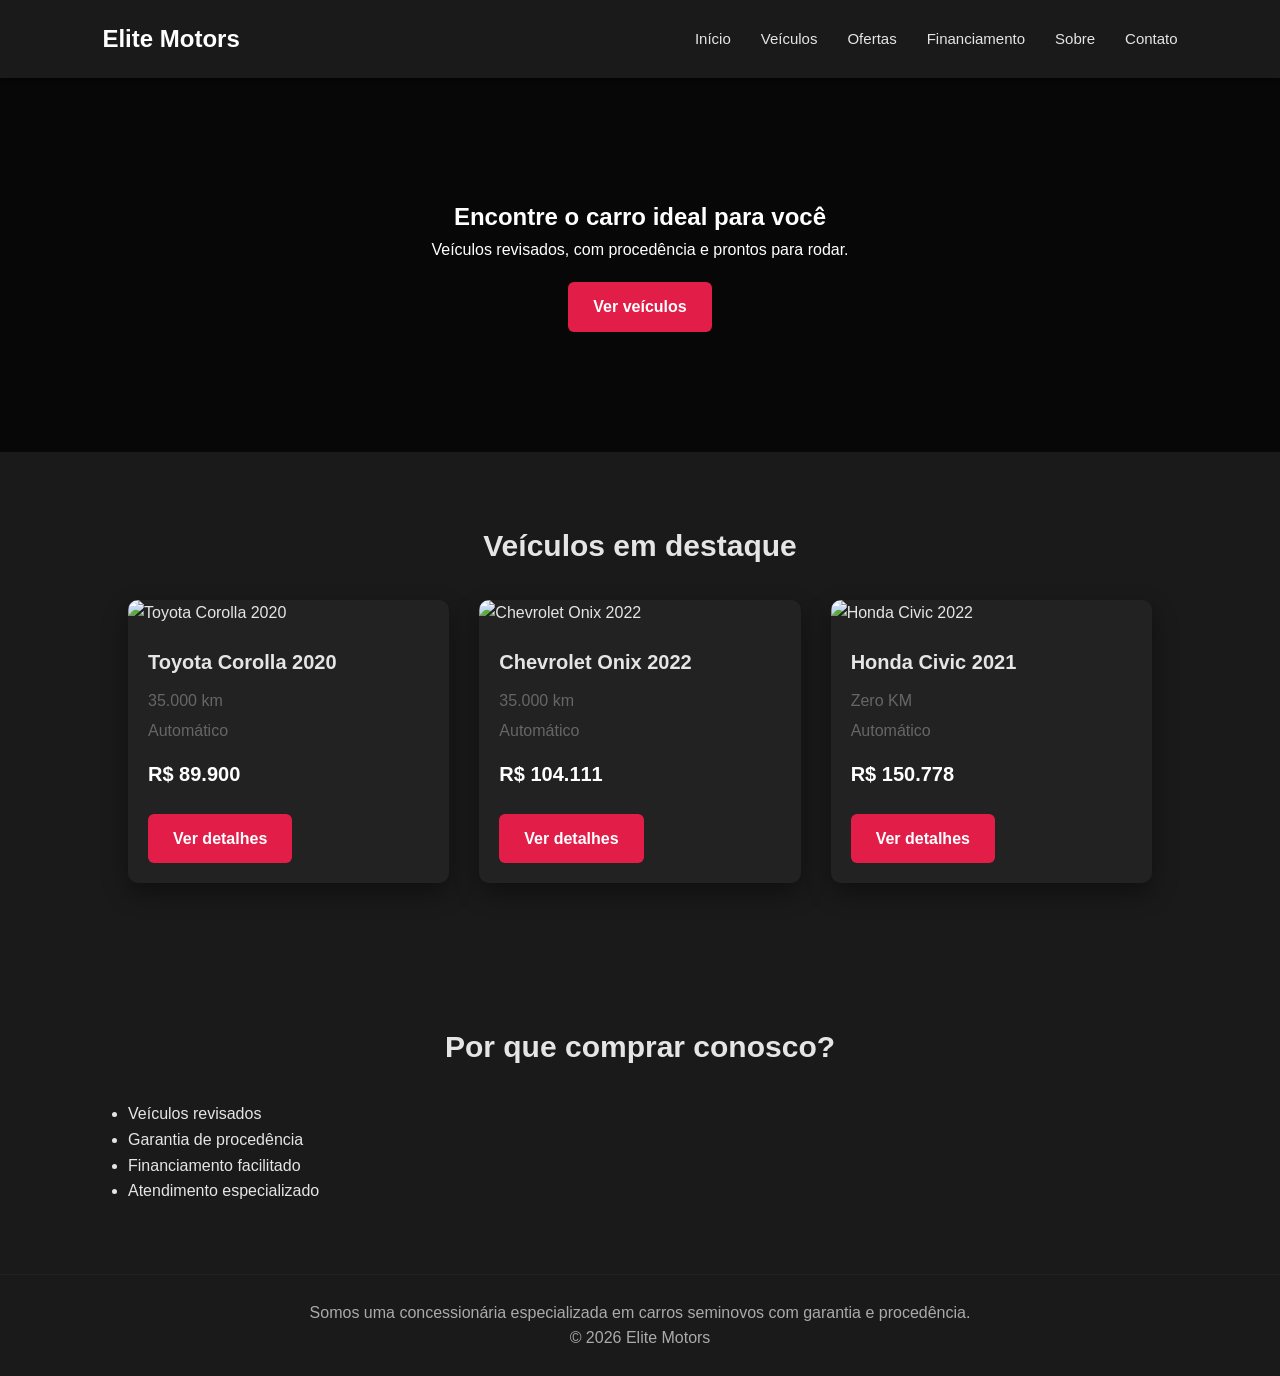
==== index.html @ a2cd8bbe "Create index.html" ====
<!DOCTYPE html>

<html lang="pt-br">
<head>

<meta charset="UTF-8">

<title>Elite Motors | Veículos Seminovos e Usados</title>

<meta name="description" content="Elite Motors - Encontre carros seminovos e usados com garantia e procedência. Confira nosso estoque e financie seu veículo com facilidade.">

<meta name="keywords" content="concessionária, carros usados, carros seminovos, comprar carro, financiamento de veículos">

<meta name="viewport" content="width=device-width, initial-scale=1.0">

<meta name="robots" content="index, follow">

<link rel="stylesheet" href="style.css">

</head>

<body>

<header class="header">

<div class="logo">
Elite Motors
</div>

<nav class="nav">

<ul class="nav-links">
<li><a href="index.html">Início</a></li>
<li><a href="veiculos.html">Veículos</a></li>
<li><a href="ofertas.html">Ofertas</a></li>
<li><a href="financiamento.html">Financiamento</a></li>
<li><a href="sobre.html">Sobre</a></li>
<li><a href="contato.html">Contato</a></li>
</ul>

<div class="menu-toggle">
<span></span>
<span></span>
<span></span>
</div>

</nav>

</header>

<section class="hero">

<h1>Encontre o carro ideal para você</h1>

<p>Veículos revisados, com procedência e prontos para rodar.</p>

<a href="veiculos.html" class="button">Ver veículos</a>

</section>

<section>

<h2>Veículos em destaque</h2>

<div class="cards">

<div class="card">

<img src="img/toyotacorolla.jpg" alt="Toyota Corolla 2020">

<div class="card-content">

<h3>Toyota Corolla 2020</h3>

<p>35.000 km</p>
<p>Automático</p>

<div class="preco">R$ 89.900</div>

<a href="detalhes-corolla.html" class="button">Ver detalhes</a>

</div>
</div>

<div class="card">

<img src="img/onix2022.webp" alt="Chevrolet Onix 2022">

<div class="card-content">

<h3>Chevrolet Onix 2022</h3>

<p>35.000 km</p>
<p>Automático</p>

<div class="preco">R$ 104.111</div>

<a href="detalhes-onix.html" class="button">Ver detalhes</a>

</div>
</div>

<div class="card">

<img src="img/hondacivic.webp" alt="Honda Civic 2022">

<div class="card-content">

<h3>Honda Civic 2021</h3>

<p>Zero KM</p>
<p>Automático</p>

<div class="preco">R$ 150.778</div>

<a href="detalhes-honda.html" class="button">Ver detalhes</a>

</div>

</div>

</div>

</div>

</section>

<section>


<h2>Por que comprar conosco?</h2>

<ul>
<li>Veículos revisados</li>
<li>Garantia de procedência</li>
<li>Financiamento facilitado</li>
<li>Atendimento especializado</li>
</ul>

</section>

<footer>

<p>Somos uma concessionária especializada em carros seminovos com garantia e procedência.</p>


<p>© 2026 Elite Motors</p>
</footer>

<script src="script.js"></script>

</body>
</html>
---- style.css ----
/* RESET */

*{
margin:0;
padding:0;
box-sizing:border-box;
}

/* BODY */

body{
font-family:'Poppins', Arial, sans-serif;
background:#0f0f0f;
color:#e5e5e5;
line-height:1.6;
}

/* HEADER */

.header{
display:flex;
justify-content:space-between;
align-items:center;
padding:20px 8%;
background:#1a1a1a;
box-shadow:0 2px 10px rgba(0,0,0,0.5);
position:sticky;
top:0;
z-index:100;
}

.logo{
font-size:24px;
font-weight:700;
color:#ffffff;
}

/* MENU */

.nav-links{
display:flex;
align-items:center;
gap:30px;
list-style:none;
}

.nav-links a{
position:relative;
text-decoration:none;
color:#e5e5e5;
font-weight:500;
font-size:15px;
padding:6px 0;
transition:0.3s;
}

/* linha animada abaixo do menu */

.nav-links a::after{
content:"";
position:absolute;
left:0;
bottom:-5px;
width:0%;
height:2px;
background:#e11d48;
transition:0.3s;
}

.nav-links a:hover{
color:#e11d48;
}

.nav-links a:hover::after{
width:100%;
}

/* BOTÃO MENU HAMBURGUER */

.menu-toggle{
display:none;
flex-direction:column;
cursor:pointer;
gap:5px;
}

.menu-toggle span{
width:25px;
height:3px;
background:#333;
border-radius:3px;
}

@media (max-width:768px){

.menu-toggle{
display:flex;
}

.nav-links{
position:absolute;
top:70px;
right:0;
background:#1a1a1a;
width:200px;
flex-direction:column;
gap:20px;
padding:20px;
box-shadow:0 10px 25px rgba(0,0,0,0.1);
display:none;
}

.nav-links.active{
display:flex;
}

}

/* HERO (BANNER) */

.hero{
background:linear-gradient(rgba(0,0,0,0.5),rgba(0,0,0,0.5)),
url("https://images.unsplash.com/photo-1503376780353-7e6692767b70");
background-size:cover;
background-position:center;
color:white;
padding:120px 10%;
text-align:center;
}

/* BOTÕES */

.button{
background:#e11d48;
color:white;
padding:12px 25px;
border-radius:6px;
text-decoration:none;
font-weight:600;
transition:0.3s;
margin-top:20px;
display:inline-block;
}

.button:hover{
background:#be123c;
transform:translateY(-2px);
}

/* SEÇÕES */

section{
padding:70px 10%;
background:#1a1a1a;
}

section h2{
font-size:30px;
margin-bottom:30px;
text-align:center;
}

/* CARDS DE VEÍCULOS */

.cards{
display:grid;
grid-template-columns:repeat(auto-fit,minmax(280px,1fr));
gap:30px;
}

.card{
background:#222;
border-radius:10px;
overflow:hidden;
box-shadow:0 10px 25px rgba(0,0,0,0.4);
transition:0.3s;
}

.card:hover{
transform:translateY(-8px);
box-shadow:0 15px 35px rgba(0,0,0,0.15);
}

.card img{
width:100%;
height:180px;
object-fit:cover;
}

.card-content{
padding:20px;
}

.card-content h3{
margin-bottom:10px;
font-size:20px;
}

.card-content p{
margin-bottom:5px;
color:#666;
}

.preco{
font-size:20px;
font-weight:700;
color:#ffffff;
margin-top:10px;
line-height:2.0;
}

/* VANTAGENS */

.features{
display:grid;
grid-template-columns:repeat(auto-fit,minmax(220px,1fr));
gap:30px;
text-align:center;
}

.feature{
background:white;
padding:30px;
border-radius:10px;
box-shadow:0 8px 20px rgba(0,0,0,0.05);
}

/* DEPOIMENTOS */

.testimonials{
max-width:900px;
margin:auto;
text-align:center;
}

.testimonial{
background:white;
padding:25px;
border-radius:8px;
margin-top:20px;
box-shadow:0 8px 20px rgba(0,0,0,0.05);
}

/* FORMULÁRIO */

form{
max-width:500px;
margin:auto;
display:flex;
flex-direction:column;
gap:10px;
}

input, textarea{
padding:12px;
border:1px solid #ddd;
border-radius:6px;
}

/* CTA - CHAMADA PARA AÇÃO */

.cta{
padding:70px 10%;
background:#1a1a1a;
text-align:center;
border-top:1px solid #222;
}

.cta p{
margin-top:10px;
font-size:16px;
color:#ccc;
}

.cta .button{
margin-top:20px;
}

/* FOOTER */


footer{
background:#1a1a1a;
color:#aaa;
text-align:center;
padding:25px;
border-top:1px solid #222;
margin-top:0px;
}

/* RESPONSIVO */

@media (max-width:768px){

.hero h1{
font-size:32px;
}

.hero{
padding:90px 8%;
}

section{
padding:50px 8%;
}

.nav-links{
flex-direction:column;
gap:15px;
}

section img{
width:100%;
max-width:500px;
height:auto;
display:block;
margin:auto;
border-radius:10px;
}

.slide{
width:100%;
max-width:1200px;
display:block;
margin:30px auto;
border-radius:12px;
box-shadow:0 15px 40px rgba(0,0,0,0.5);
}



  }
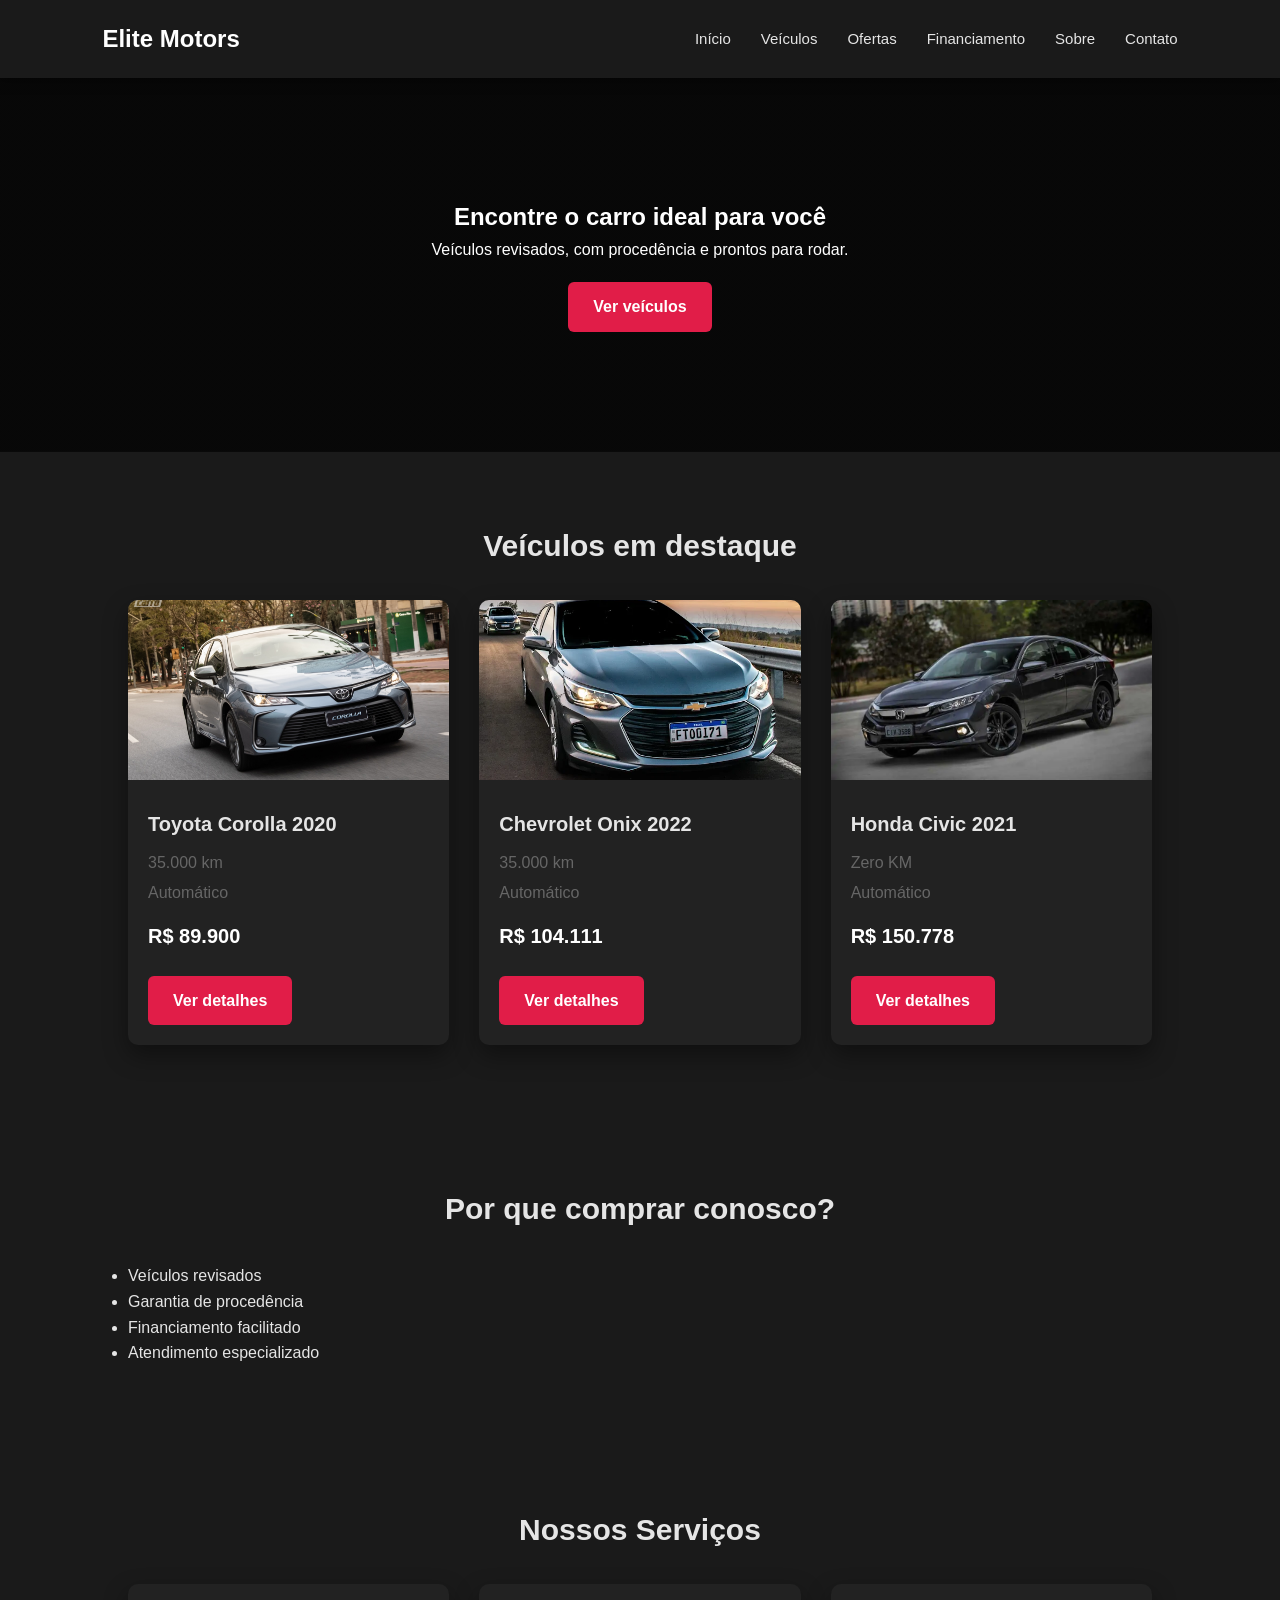
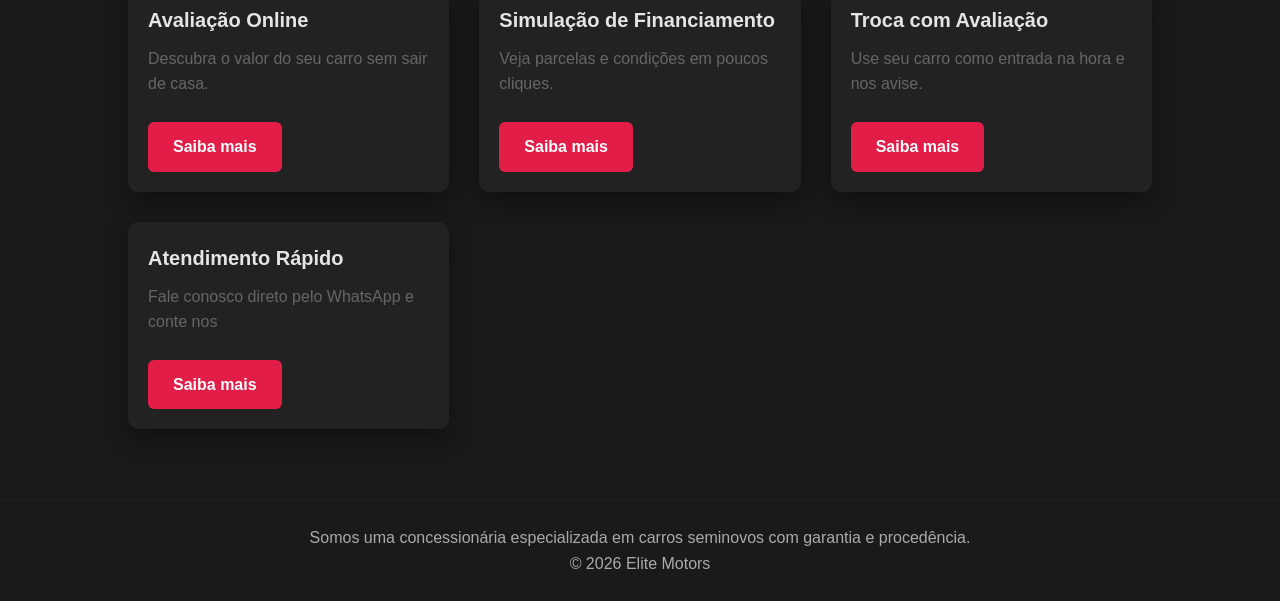
==== commit eac07a48: "Update index.html" ====
--- a/index.html
+++ b/index.html
@@ -139,6 +139,48 @@
 
 </section>
 
+<section>
+
+<h2>Nossos Serviços</h2>
+
+<div class="cards">
+
+  <div class="card">
+    <div class="card-content">
+      <h3>Avaliação Online</h3>
+      <p>Descubra o valor do seu carro sem sair de casa.</p>
+      <a href="#" class="button">Saiba mais</a>
+    </div>
+  </div>
+
+  <div class="card">
+    <div class="card-content">
+      <h3>Simulação de Financiamento</h3>
+      <p>Veja parcelas e condições em poucos cliques.</p>
+      <a href="financiamento.html" class="button">Saiba mais</a>
+    </div>
+  </div>
+
+  <div class="card">
+    <div class="card-content">
+      <h3>Troca com Avaliação</h3>
+      <p>Use seu carro como entrada na hora e nos avise.</p>
+      <a href="#" class="button">Saiba mais</a>
+    </div>
+  </div>
+
+  <div class="card">
+    <div class="card-content">
+      <h3>Atendimento Rápido</h3>
+      <p>Fale conosco direto pelo WhatsApp e conte nos</p>
+      <a href="contato.html" class="button">Saiba mais</a>
+    </div>
+  </div>
+
+</div>
+
+</section>
+  
 <footer>
 
 <p>Somos uma concessionária especializada em carros seminovos com garantia e procedência.</p>
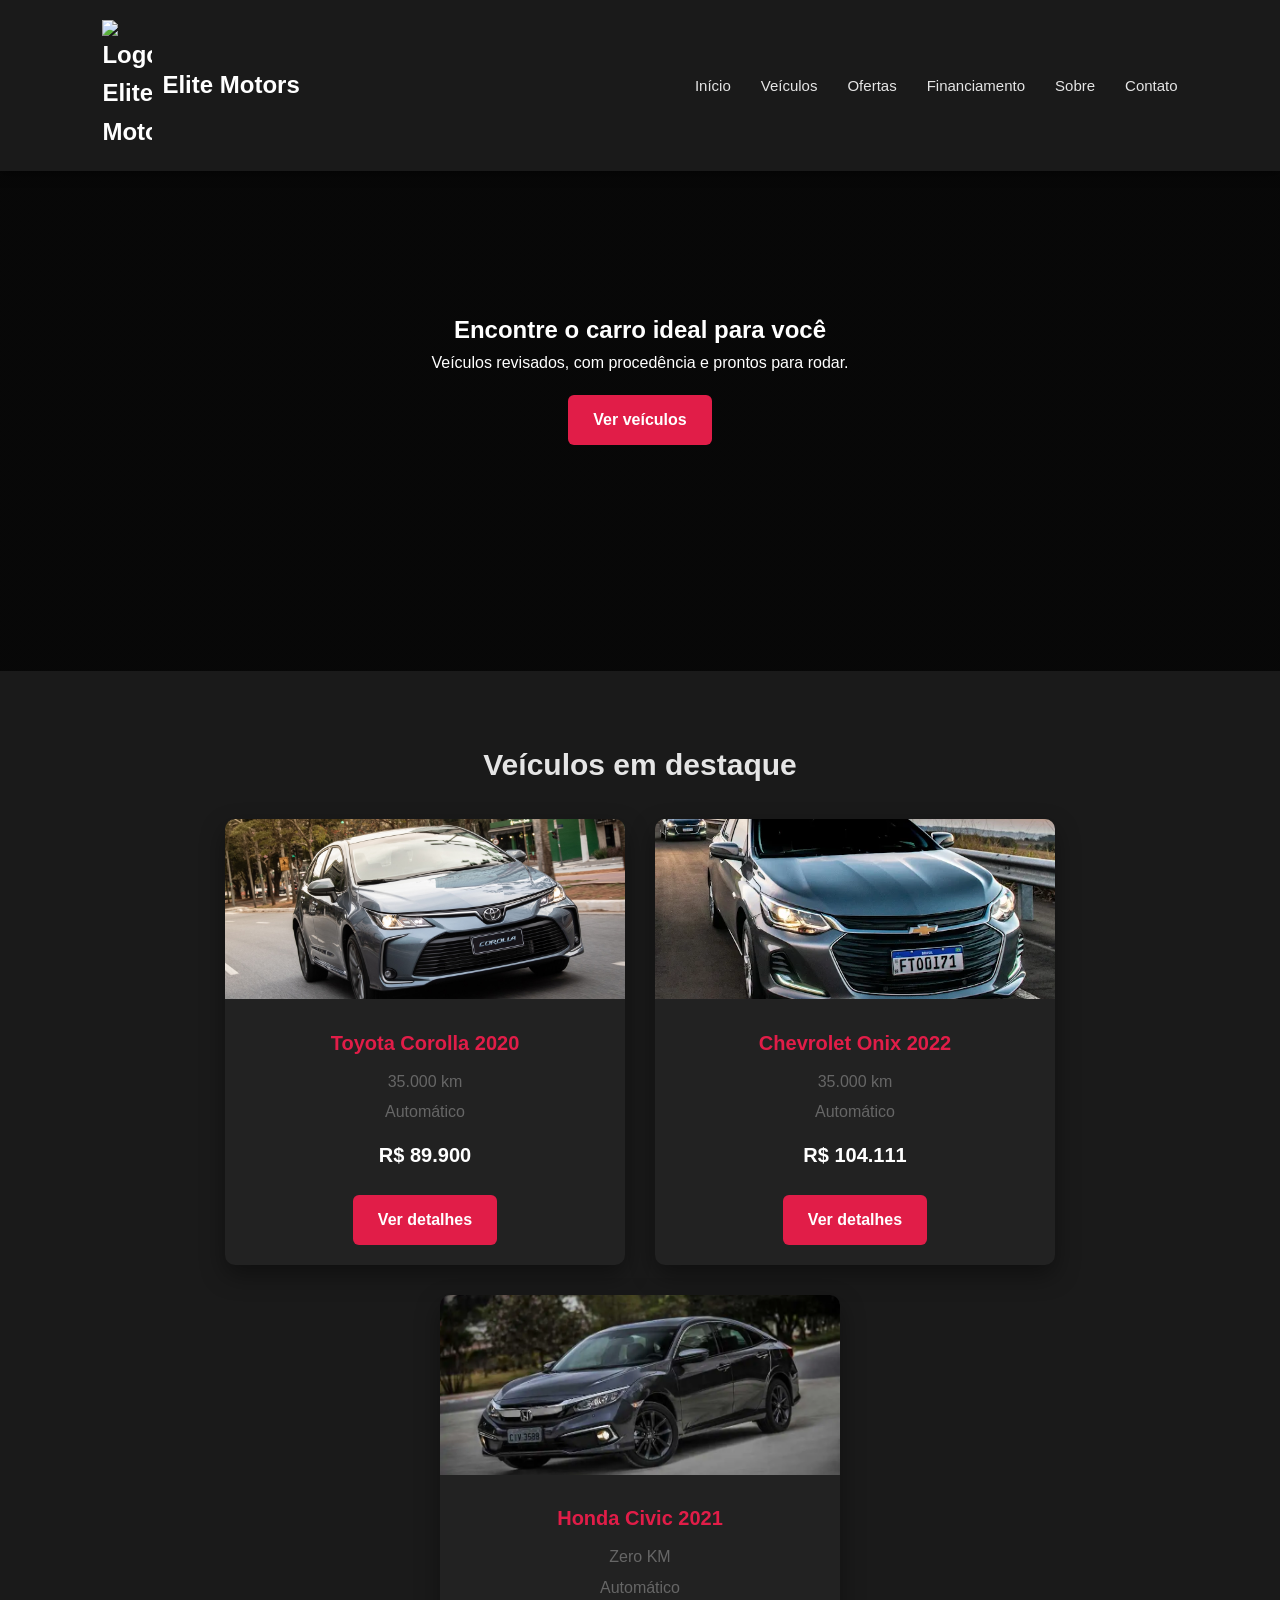
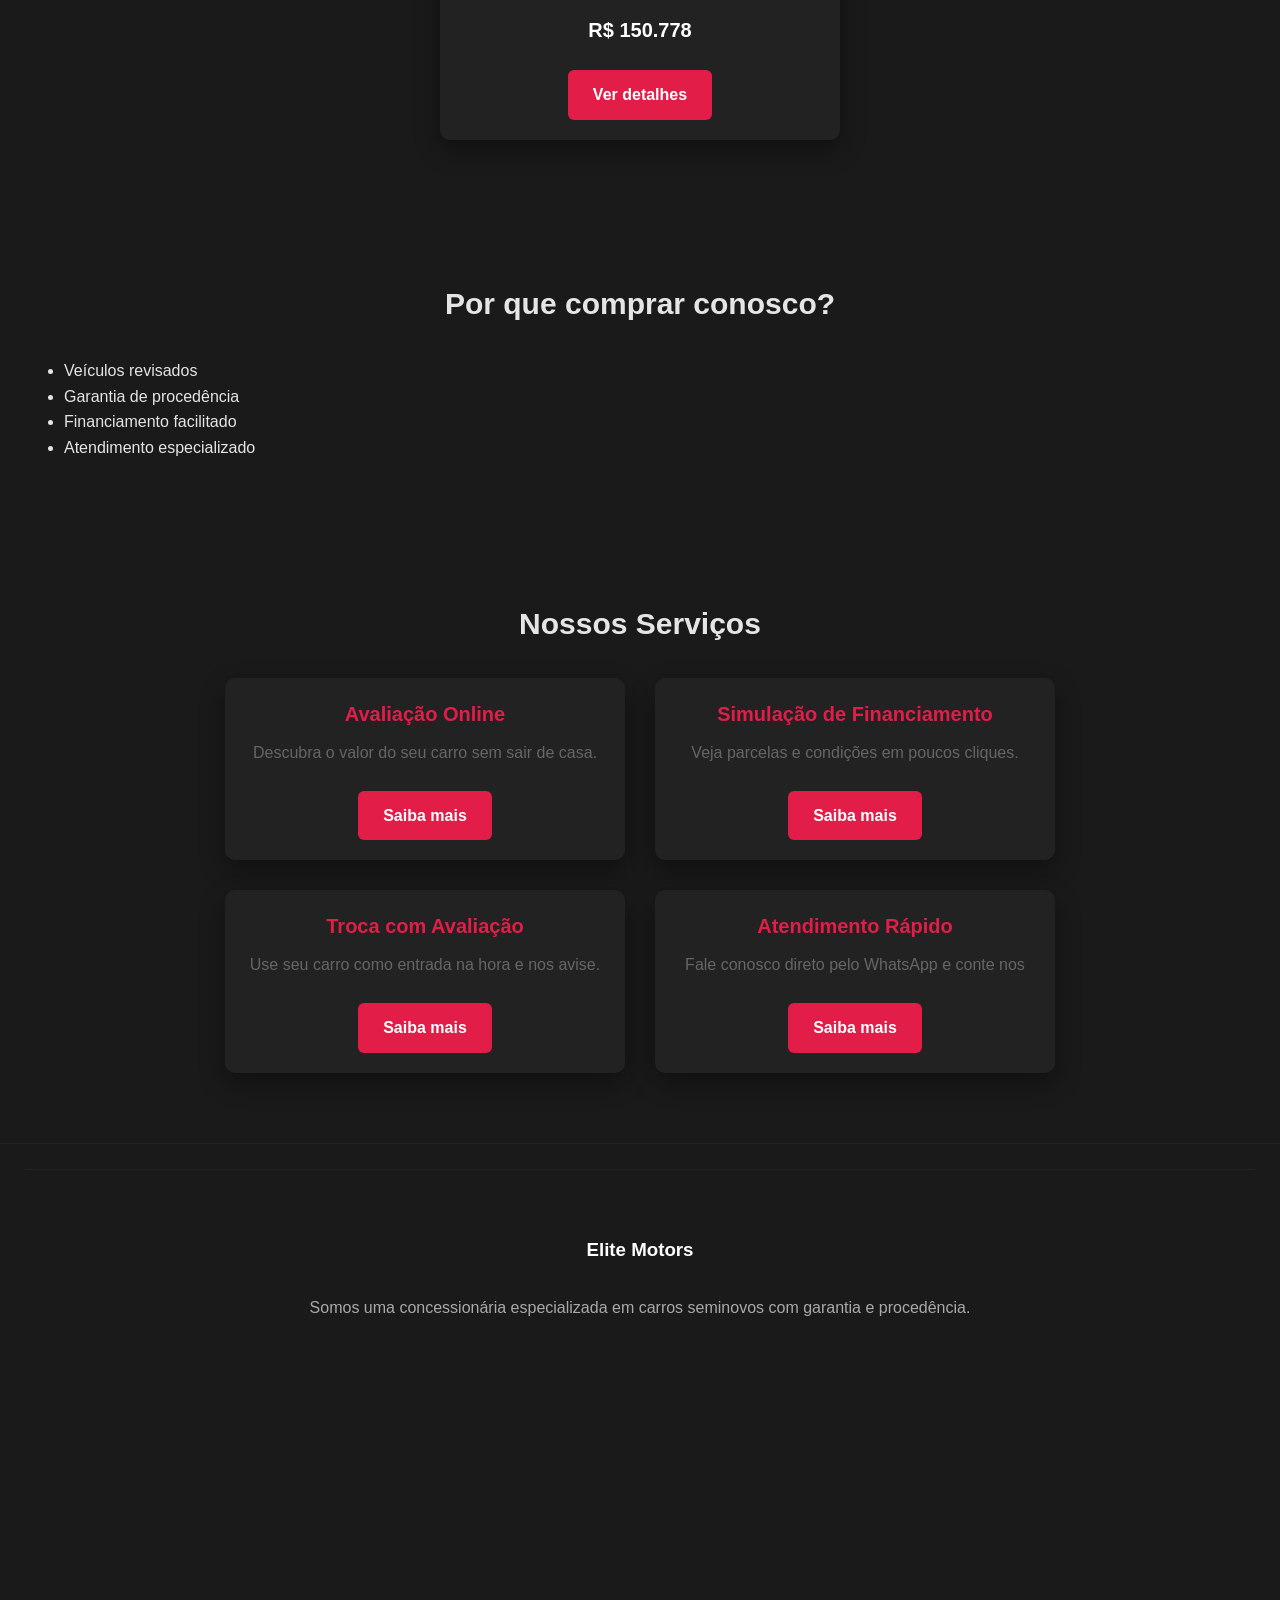
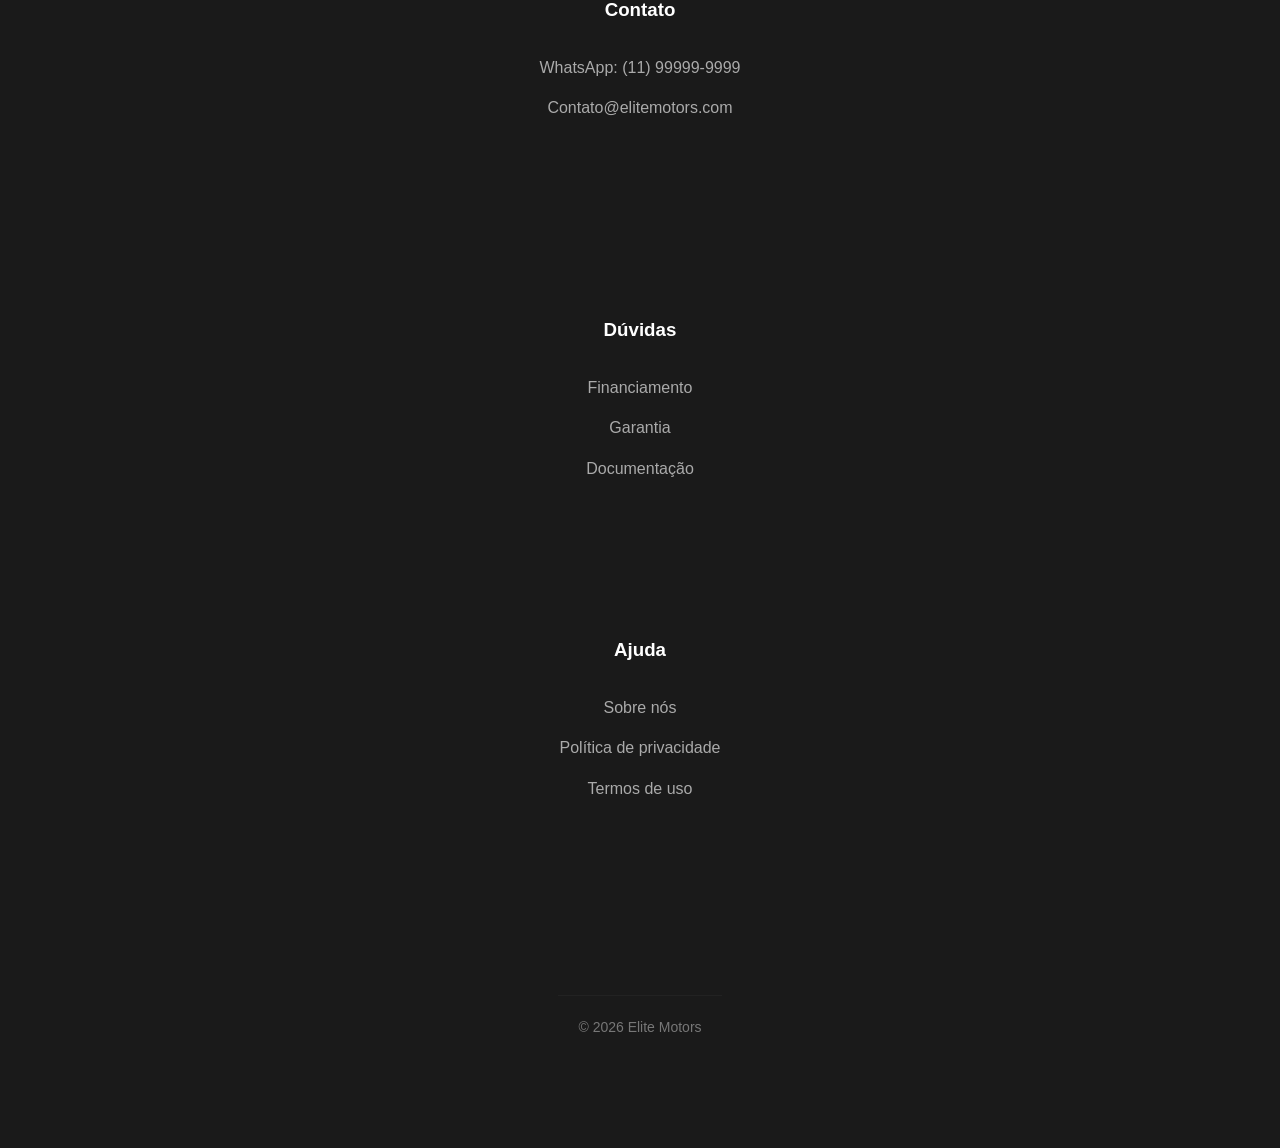
==== commit 265267e4: "Update footer section with contact and help information" ====
--- a/index.html
+++ b/index.html
@@ -24,6 +24,7 @@
 <header class="header">
 
 <div class="logo">
+  <img src="img/logo2.png" alt="Logo Elite Motors" class="logo-img">
 Elite Motors
 </div>
 
@@ -180,13 +181,43 @@
 </div>
 
 </section>
-  
+
 <footer>
 
-<p>Somos uma concessionária especializada em carros seminovos com garantia e procedência.</p>
-
-
-<p>© 2026 Elite Motors</p>
+<footer>
+
+<div class="footer-container">
+
+  <div class="footer-col">
+    <h3>Elite Motors</h3>
+    <p>Somos uma concessionária especializada em carros seminovos com garantia e procedência.</p>
+  </div>
+
+<div class="footer-container">
+
+  <div class="footer-col">
+    <h3>Contato</h3>
+    <p><a href="https://wa.me/5511999999999" target="_blank">WhatsApp: (11) 99999-9999</a></p>
+    <p><a href="mailto:Contato@elitemotors.com">Contato@elitemotors.com</a></p>
+  </div>
+
+  <div class="footer-col">
+    <h3>Dúvidas</h3>
+    <p><a href="financiamento.html">Financiamento</a></p>
+    <p><a href="garantia.html">Garantia</a></p>
+    <p><a href="documentacao.html">Documentação</a></p>
+  </div>
+
+  <div class="footer-col">
+    <h3>Ajuda</h3>
+    <p><a href="sobre.html">Sobre nós</a></p>
+    <p><a href="politica.html">Política de privacidade</a></p>
+    <p><a href="termos.html">Termos de uso</a></p>
+  </div>
+
+</div>
+
+<p class="footer-copy">© 2026 Elite Motors</p>
 </footer>
 
 <script src="script.js"></script>
--- a/style.css
+++ b/style.css
@@ -33,6 +33,21 @@
 font-size:24px;
 font-weight:700;
 color:#ffffff;
+}
+
+/* Logo no header */
+.logo {
+  display: flex;           /* deixa o texto e a imagem na mesma linha */
+  align-items: center;     /* centraliza verticalmente */
+  gap: 10px;               /* espaço entre imagem e texto */
+  font-size: 24px;
+  font-weight: 700;
+  color: #ffffff;
+}
+
+.logo-img {
+  width: 50px;             /* ajuste o tamanho da logo como quiser */
+  height: auto;
 }
 
 /* MENU */
@@ -168,6 +183,14 @@
 gap:30px;
 }
 
+.cards .card {
+  text-align: center;
+}
+
+.cards .card h3 {
+  color: #e11d48;
+}
+
 .card{
 background:#222;
 border-radius:10px;
@@ -288,6 +311,55 @@
 margin-top:0px;
 }
 
+.footer-container {
+  display:flex;
+  flex-wrap:wrap;
+  justify-content:space-between;
+  gap:30px;
+  padding:40px 5%;
+}
+
+.footer-container{
+  flex-direction:column;   /* coloca um embaixo do outro */
+  align-items:center;      /* centraliza */
+  gap:20px;                /* espaço menor */
+
+}
+
+.footer-col {
+  flex:1 1 200px;
+}
+
+.footer-col a {
+  color: #aaa;               /* cor normal */
+  text-decoration: none;     /* remove sublinhado */
+  transition: 0.3s;
+}
+
+.footer-col a:hover,
+.footer-col a:active {
+  color: #e11d48;            /* fica vermelho ao passar ou clicar */
+}
+
+.footer-col h3 {
+  margin-bottom:15px;
+  color:#ffffff;
+}
+
+.footer-col p:active { 
+  color:#e11d48;
+  margin-bottom:8px;
+  font-size:14px;
+}
+
+.footer-copy {
+  text-align:center;
+  padding:20px;
+  border-top:1px solid #222;
+  color:#777;
+  font-size:14px;
+}
+
 /* RESPONSIVO */
 
 @media (max-width:768px){
@@ -305,7 +377,7 @@
 }
 
 .nav-links{
-flex-direction:column;
+flex-direction:column;5t 
 gap:15px;
 }
 
@@ -322,11 +394,333 @@
 width:100%;
 max-width:1200px;
 display:block;
-margin:30px auto;
+margin:30px auto;v
 border-radius:12px;
 box-shadow:0 15px 40px rgba(0,0,0,0.5);
 }
 
 
 
-  }
+}
+
+
+@media (min-width:1024px){
+  
+/reset/
+
+*{
+  margin:0;
+  padding:0;
+  box-sizing:border-box;
+}
+
+/* ==================== BODY ==================== */
+body{
+  font-family:'Poppins', Arial, sans-serif;
+  background:#0f0f0f;
+  color:#e5e5e5;
+  line-height:1.6;
+  min-height:100vh;
+  display:flex;
+  flex-direction:column;
+}
+
+/* ==================== HEADER ==================== */
+.header{
+  display:flex;
+  justify-content:space-between;
+  align-items:center;
+  padding:20px 8%;
+  background:#1a1a1a;
+  box-shadow:0 2px 10px rgba(0,0,0,0.5);
+  position:sticky;
+  top:0;
+  z-index:100;
+}
+
+.logo{
+  font-size:24px;
+  font-weight:700;
+  color:#ffffff;
+}
+
+/* ==================== MENU ==================== */
+.nav-links{
+  display:flex;
+  align-items:center;
+  gap:30px;
+  list-style:none;
+}
+
+.nav-links a{
+  position:relative;
+  text-decoration:none;
+  color:#e5e5e5;
+  font-weight:500;
+  font-size:15px;
+  padding:6px 0;
+  transition:0.3s;
+}
+
+/* linha animada abaixo do menu */
+.nav-links a::after{
+  content:"";
+  position:absolute;
+  left:0;
+  bottom:-5px;
+  width:0%;
+  height:2px;
+  background:#e11d48;
+  transition:0.3s;
+}
+
+.nav-links a:hover{
+  color:#e11d48;
+}
+
+.nav-links a:hover::after{
+  width:100%;
+}
+
+/* BOTÃO MENU HAMBURGUER */
+.menu-toggle{
+  display:none;
+  flex-direction:column;
+  cursor:pointer;
+  gap:5px;
+}
+
+.menu-toggle span{
+  width:25px;
+  height:3px;
+  background:#333;
+  border-radius:3px;
+}
+
+/* ==================== HERO (BANNER) ==================== */
+.hero{
+  background:linear-gradient(rgba(0,0,0,0.5),rgba(0,0,0,0.5)),
+  url("https://images.unsplash.com/photo-1503376780353-7e6692767b70");
+  background-size:cover;
+  background-position:center;
+  color:white;
+  text-align:center;
+  width:100%;
+  padding:140px 5%;
+  min-height:500px;
+}
+
+/* ==================== BOTÕES ==================== */
+.button{
+  background:#e11d48;
+  color:white;
+  padding:12px 25px;
+  border-radius:6px;
+  text-decoration:none;
+  font-weight:600;
+  transition:0.3s;
+  margin-top:20px;
+  display:inline-block;
+}
+
+.button:hover{
+  background:#be123c;
+  transform:translateY(-2px);
+}
+
+/* ==================== SEÇÕES ==================== */
+section{
+  width:100%;
+  padding:70px 5%;
+  background:#1a1a1a;
+}
+
+section h2{
+  font-size:30px;
+  margin-bottom:30px;
+  text-align:center;
+}
+
+/* ==================== CARDS DE VEÍCULOS ==================== */
+.cards{
+  display:flex;
+  flex-wrap:wrap;
+  justify-content:center;
+  gap:30px;
+  width:100%;
+  padding:0 5%;
+}
+
+.cards .card {
+  text-align: center;
+}
+
+.cards .card h3 {
+  color: #e11d48;
+}
+
+.card{
+  background:#222;
+  border-radius:10px;
+  overflow:hidden;
+  box-shadow:0 10px 25px rgba(0,0,0,0.4);
+  transition:0.3s;
+  flex: 1 1 350px; /* mínimo 300px, cresce se houver espaço */
+  max-width:400px;
+}
+
+.card:hover{
+  transform:translateY(-8px);
+  box-shadow:0 15px 35px rgba(0,0,0,0.15);
+}
+
+.card img{
+  width:100%;
+  height:180px;
+  object-fit:cover;
+}
+
+.card-content{
+  padding:20px;
+}
+
+.card-content h3{
+  margin-bottom:10px;
+  font-size:20px;
+}
+
+.card-content p{
+  margin-bottom:5px;
+  color:#666;
+}
+
+.preco{
+  font-size:20px;
+  font-weight:700;
+  color:#ffffff;
+  margin-top:10px;
+  line-height:2.0;
+}
+
+/* ==================== VANTAGENS ==================== */
+.features{
+  display:grid;
+  grid-template-columns:repeat(auto-fit,minmax(220px,1fr));
+  gap:30px;
+  text-align:center;
+}
+
+.feature{
+  background:white;
+  padding:30px;
+  border-radius:10px;
+  box-shadow:0 8px 20px rgba(0,0,0,0.05);
+}
+
+/* ==================== DEPOIMENTOS ==================== */
+.testimonials{
+  max-width:900px;
+  margin:auto;
+  text-align:center;
+}
+
+.testimonial{
+  background:white;
+  padding:25px;
+  border-radius:8px;
+  margin-top:20px;
+  box-shadow:0 8px 20px rgba(0,0,0,0.05);
+}
+
+/* ==================== FORMULÁRIO ==================== */
+form{
+  max-width:500px;
+  margin:auto;
+  display:flex;
+  flex-direction:column;
+  gap:10px;
+}
+
+input, textarea{
+  padding:12px;
+  border:1px solid #ddd;
+  border-radius:6px;
+}
+
+/* ==================== CTA ==================== */
+.cta{
+  padding:70px 5%;
+  background:#1a1a1a;
+  text-align:center;
+  border-top:1px solid #222;
+}
+
+.cta p{
+  margin-top:10px;
+  font-size:16px;
+  color:#ccc;
+}
+
+.cta .button{
+  margin-top:20px;
+}
+
+/* ==================== FOOTER ==================== */
+footer{
+  background:#1a1a1a;
+  color:#aaa;
+  text-align:center;
+  padding:25px;
+  border-top:1px solid #222;
+  margin-top:auto;
+}
+
+.footer-container {
+  display:flex;
+  justify-content:center; /* centraliza no meio */
+  gap:120px; /* espaço entre as colunas */
+  padding:40px 5%;
+}
+
+.footer-col {
+  display:flex;
+  flex-direction:column;
+  gap:15px;
+}
+
+.footer-col p {
+  color:#aaa;
+  cursor:pointer;
+}
+
+.footer-col p:hover {
+  color:#e11d48;
+}
+
+.footer-copy {
+  text-align:center;
+  padding:20px;
+  border-top:1px solid #222;
+  color:#777;
+}
+
+/* ==================== SLIDES ==================== */
+.slides-container{
+  display:flex;
+  flex-direction:row;
+  gap:30px;
+  justify-content:center;
+  flex-wrap:wrap;
+  width:100%;
+  padding:0 5%;
+}
+
+.slide{
+  width:100%;
+  max-width:400px;
+  height:auto;
+  border-radius:12px;
+  box-shadow:0 15px 40px rgba(0,0,0,0.5);
+  margin:40px auto;
+  display:block;
+}
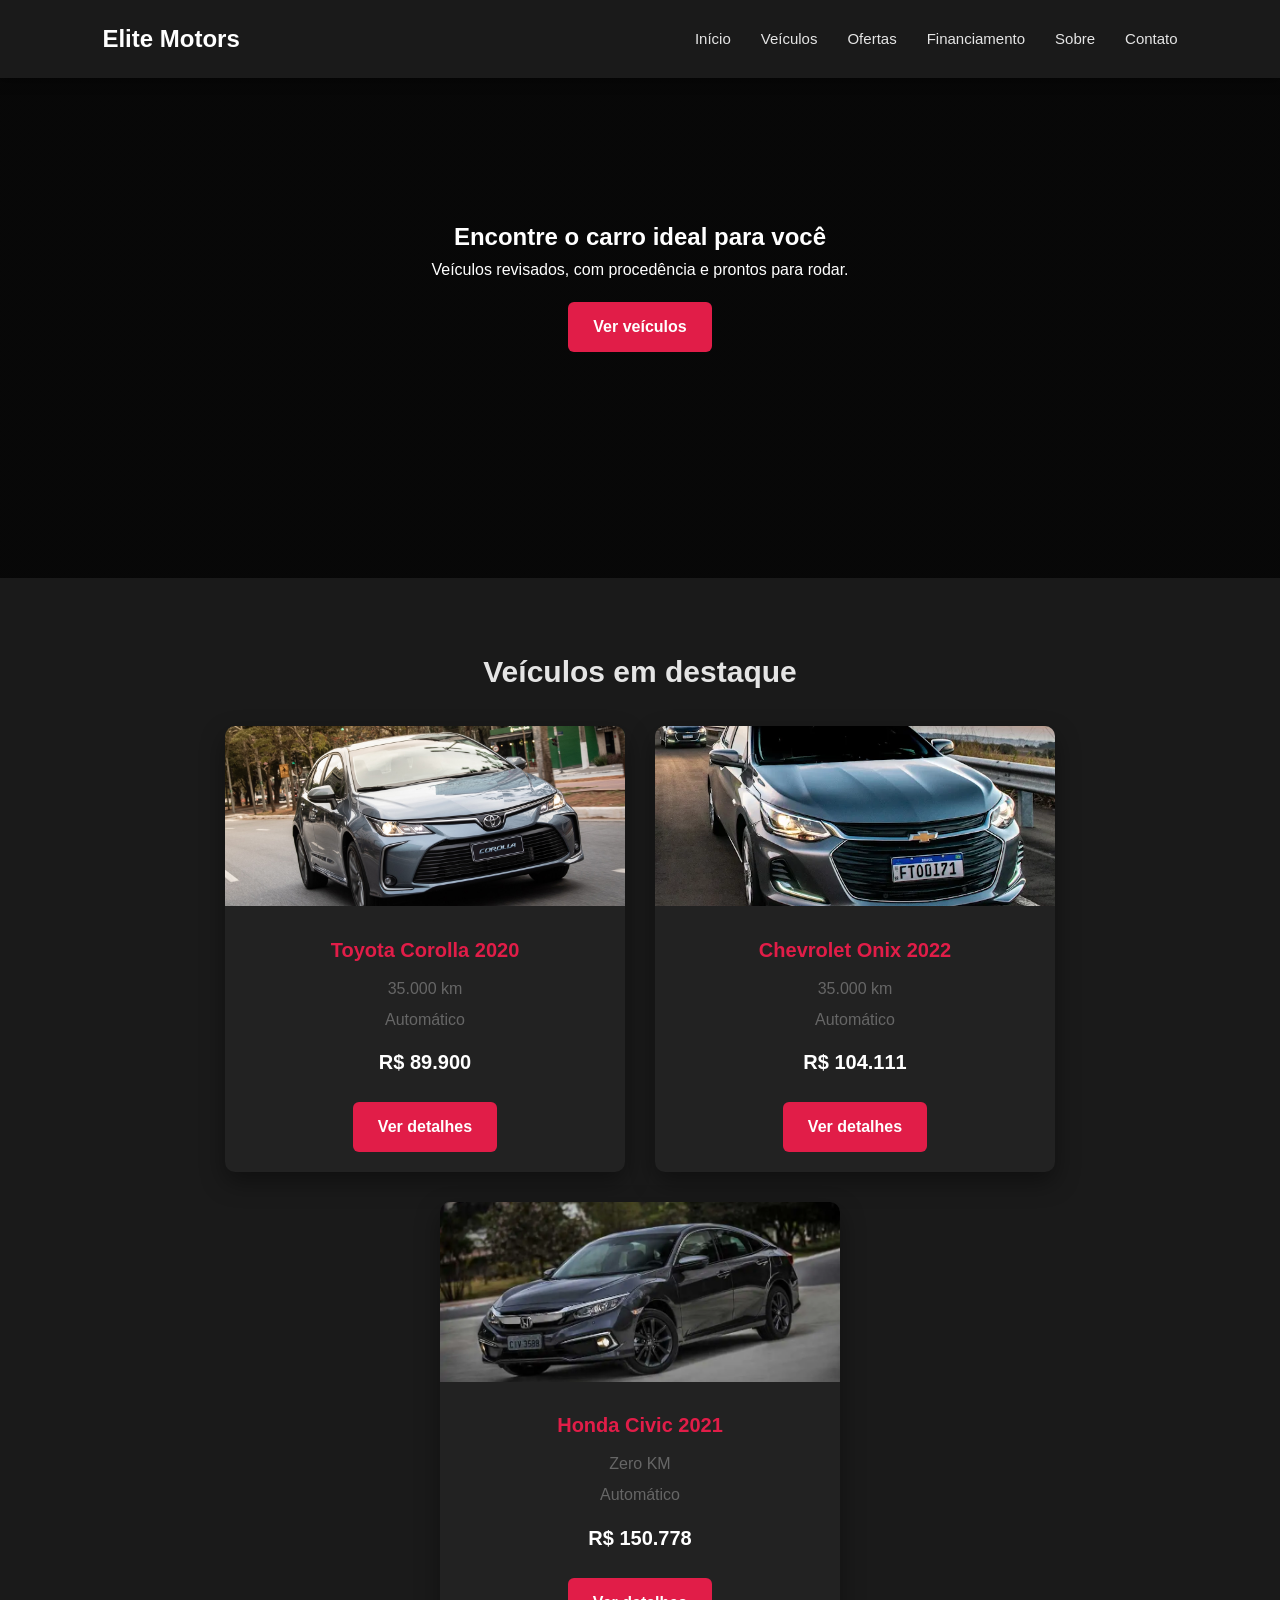
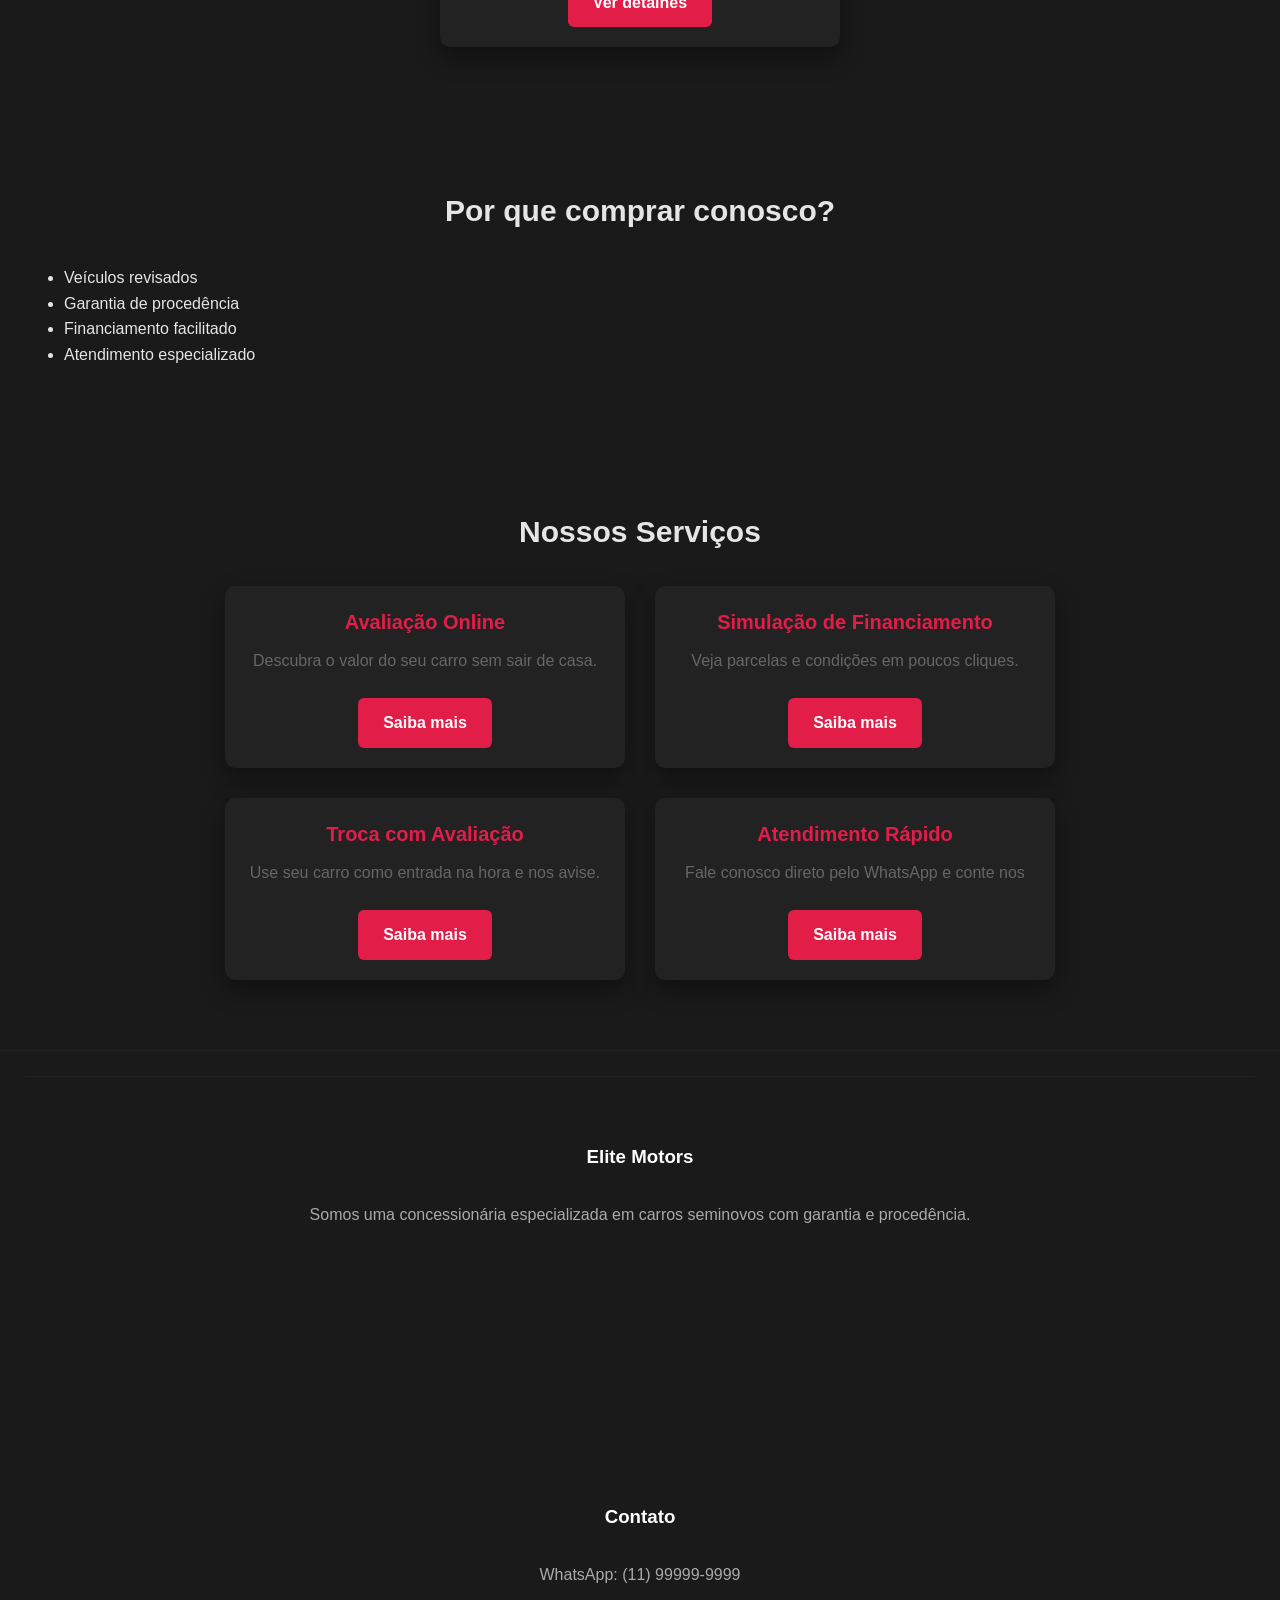
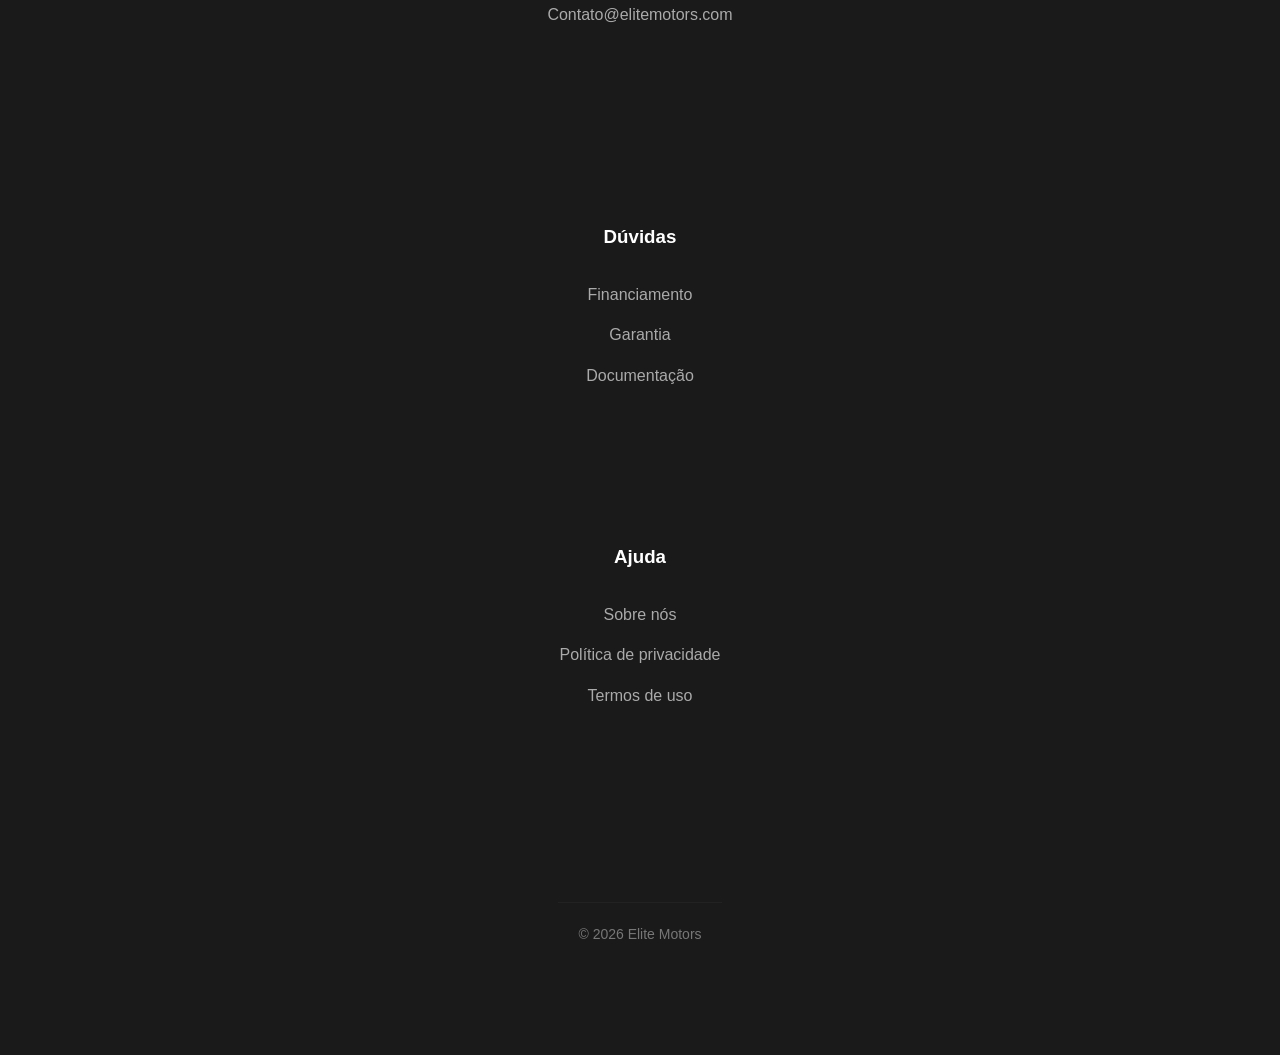
==== commit 399defe3: "Fix logo image tag in index.html" ====
--- a/index.html
+++ b/index.html
@@ -24,7 +24,7 @@
 <header class="header">
 
 <div class="logo">
-  <img src="img/logo2.png" alt="Logo Elite Motors" class="logo-img">
+  
 Elite Motors
 </div>
 
--- a/style.css
+++ b/style.css
@@ -403,7 +403,6 @@
 
 }
 
-
 @media (min-width:1024px){
   
 /reset/
@@ -724,3 +723,5 @@
   margin:40px auto;
   display:block;
 }
+
+}
